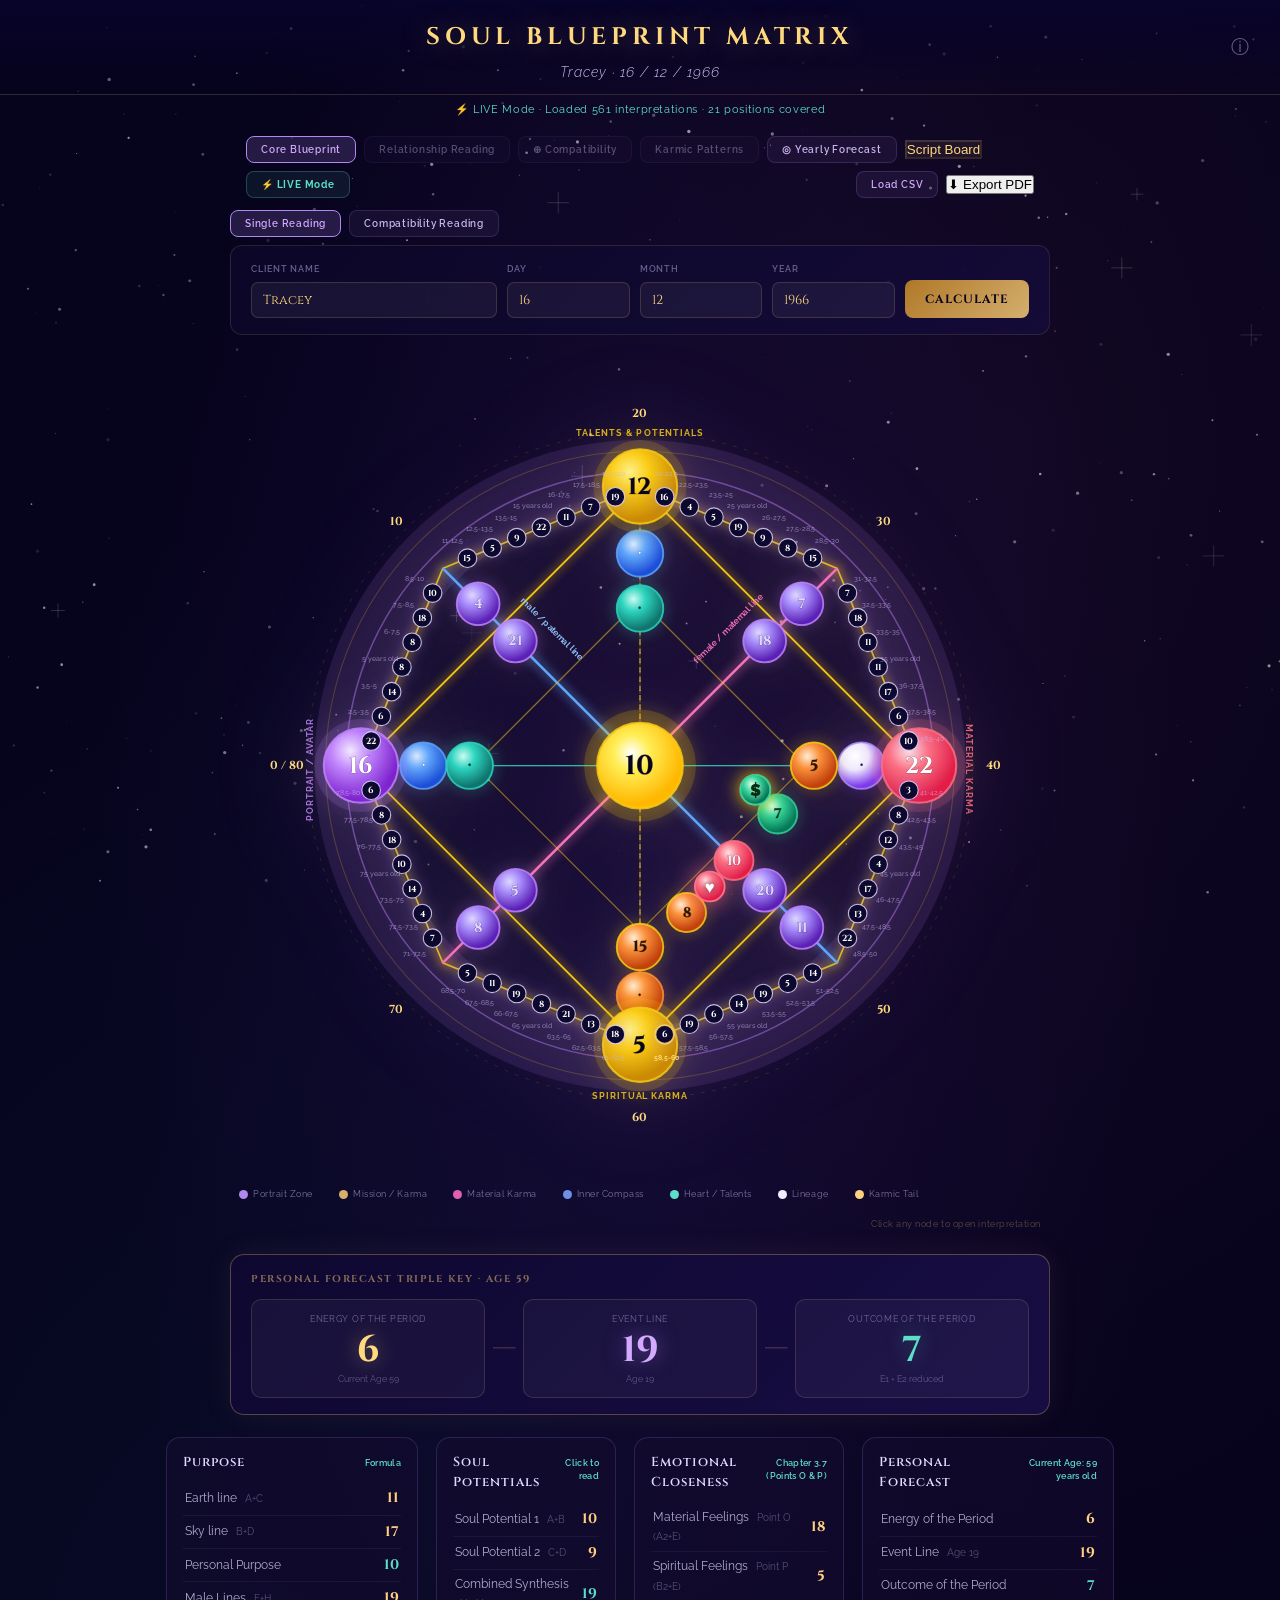
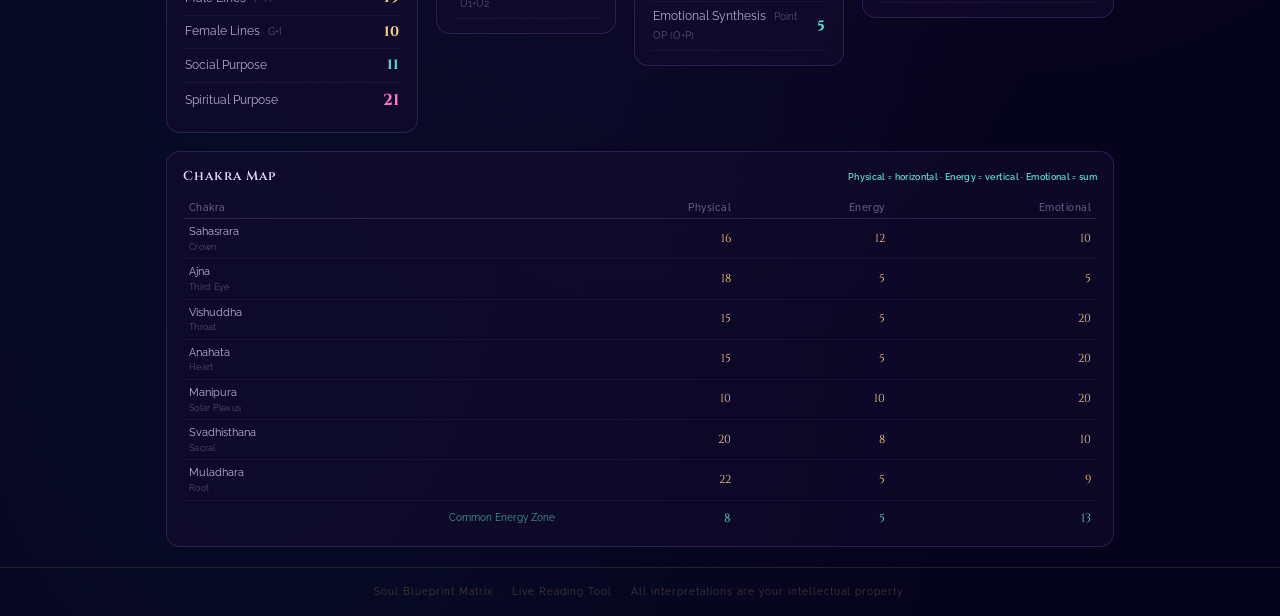
==== index.html @ d0932b9c "feat: add root index.html and db_sync path fallback for GitHub Pages deployment" ====
<!DOCTYPE html>
<html lang="en">
<head>
  <meta charset="UTF-8">
  <meta name="viewport" content="width=device-width, initial-scale=1.0">
  <title>Soul Blueprint Matrix — Destiny Matrix Analysis</title>
  <meta http-equiv="refresh" content="0; url=src/soul_matrix.html">
  <style>
    body {
      background: #06031C;
      color: #E0D8FF;
      font-family: Raleway, sans-serif;
      display: flex;
      flex-direction: column;
      align-items: center;
      justify-content: center;
      height: 100vh;
      margin: 0;
      text-align: center;
    }
    .spinner {
      width: 48px;
      height: 48px;
      border: 3px solid rgba(176,136,240,.2);
      border-top-color: #D4AF6E;
      border-radius: 50%;
      animation: spin 1s linear infinite;
      margin-bottom: 20px;
    }
    @keyframes spin { to { transform: rotate(360deg); } }
    a { color: #5CDEC8; text-decoration: none; font-weight: 600; }
    a:hover { text-decoration: underline; }
  </style>
  <script>
    window.location.href = "src/soul_matrix.html";
  </script>
</head>
<body>
  <div class="spinner"></div>
  <h2>Loading Soul Blueprint Matrix...</h2>
  <p>If you are not redirected automatically, <a href="src/soul_matrix.html">click here to launch the dashboard</a>.</p>
</body>
</html>
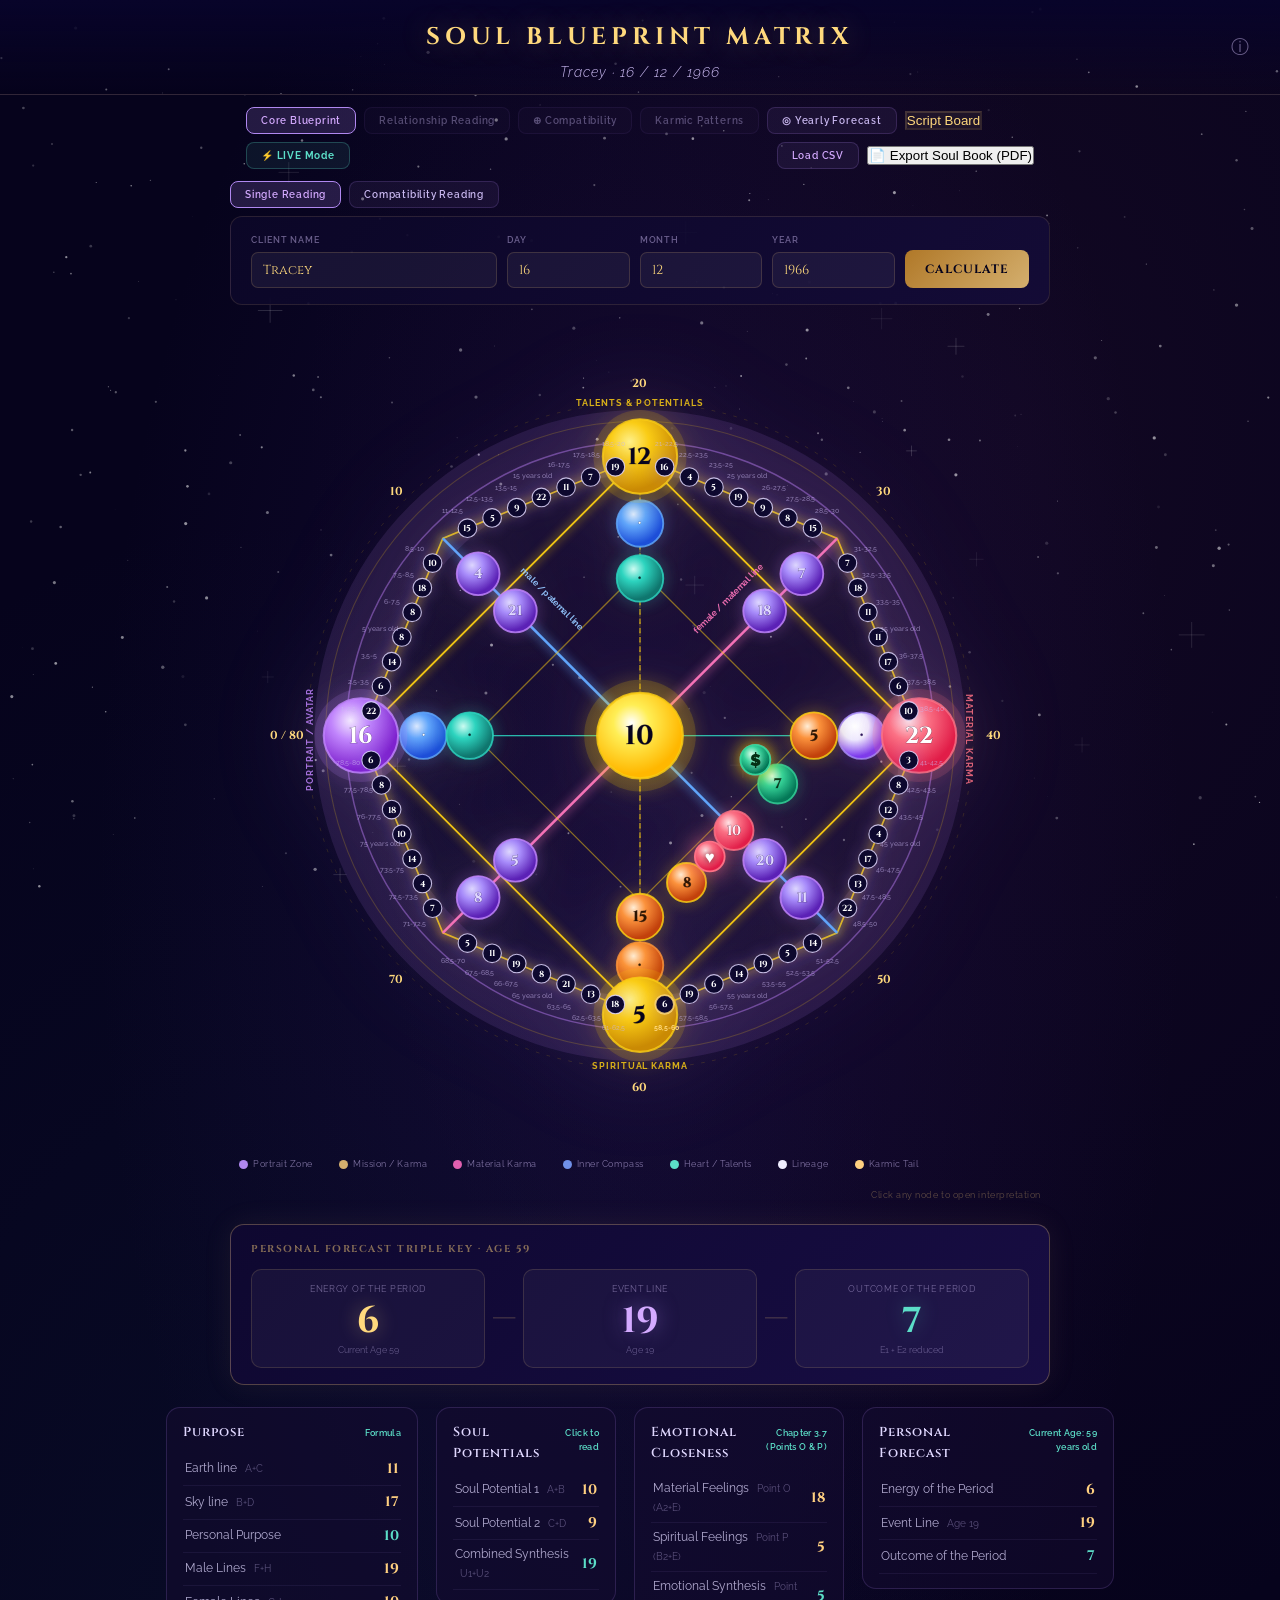
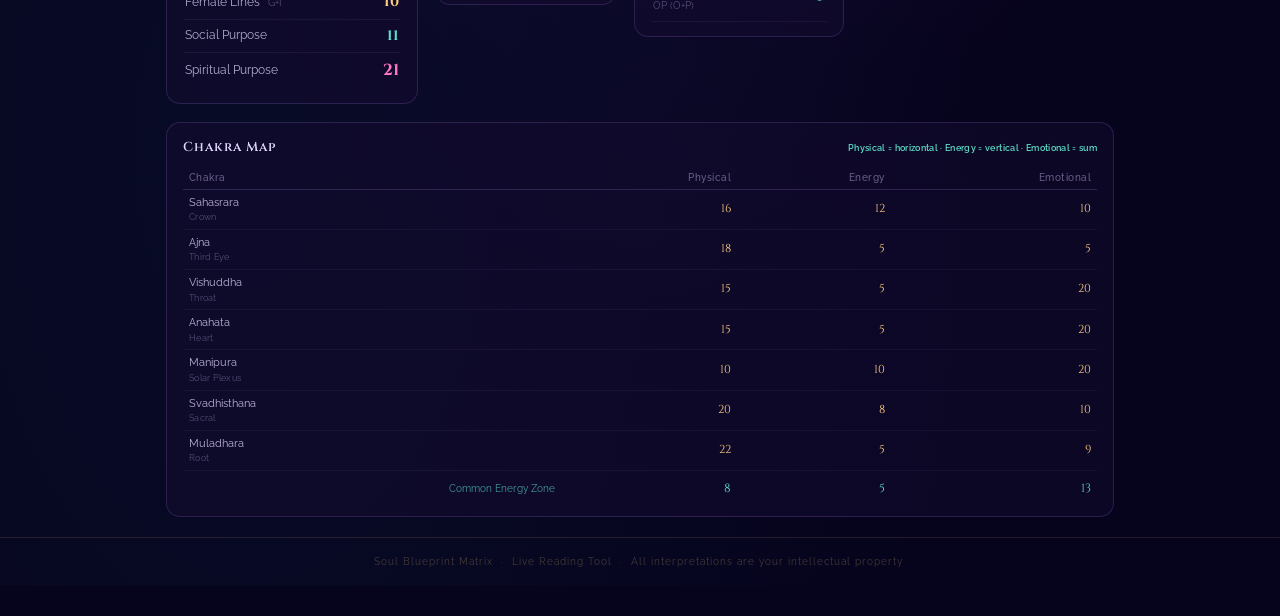
==== commit 3080e003: "feat: add glowing Magic Crystal Ball favicon (🔮) for browser tabs and search engine results" ====
--- a/index.html
+++ b/index.html
@@ -4,6 +4,8 @@
   <meta charset="UTF-8">
   <meta name="viewport" content="width=device-width, initial-scale=1.0">
   <title>Soul Blueprint Matrix — Destiny Matrix Analysis</title>
+  <link rel="icon" type="image/svg+xml" href="favicon.svg">
+  <link rel="shortcut icon" href="favicon.svg">
   <meta http-equiv="refresh" content="0; url=src/soul_matrix.html">
   <style>
     body {
